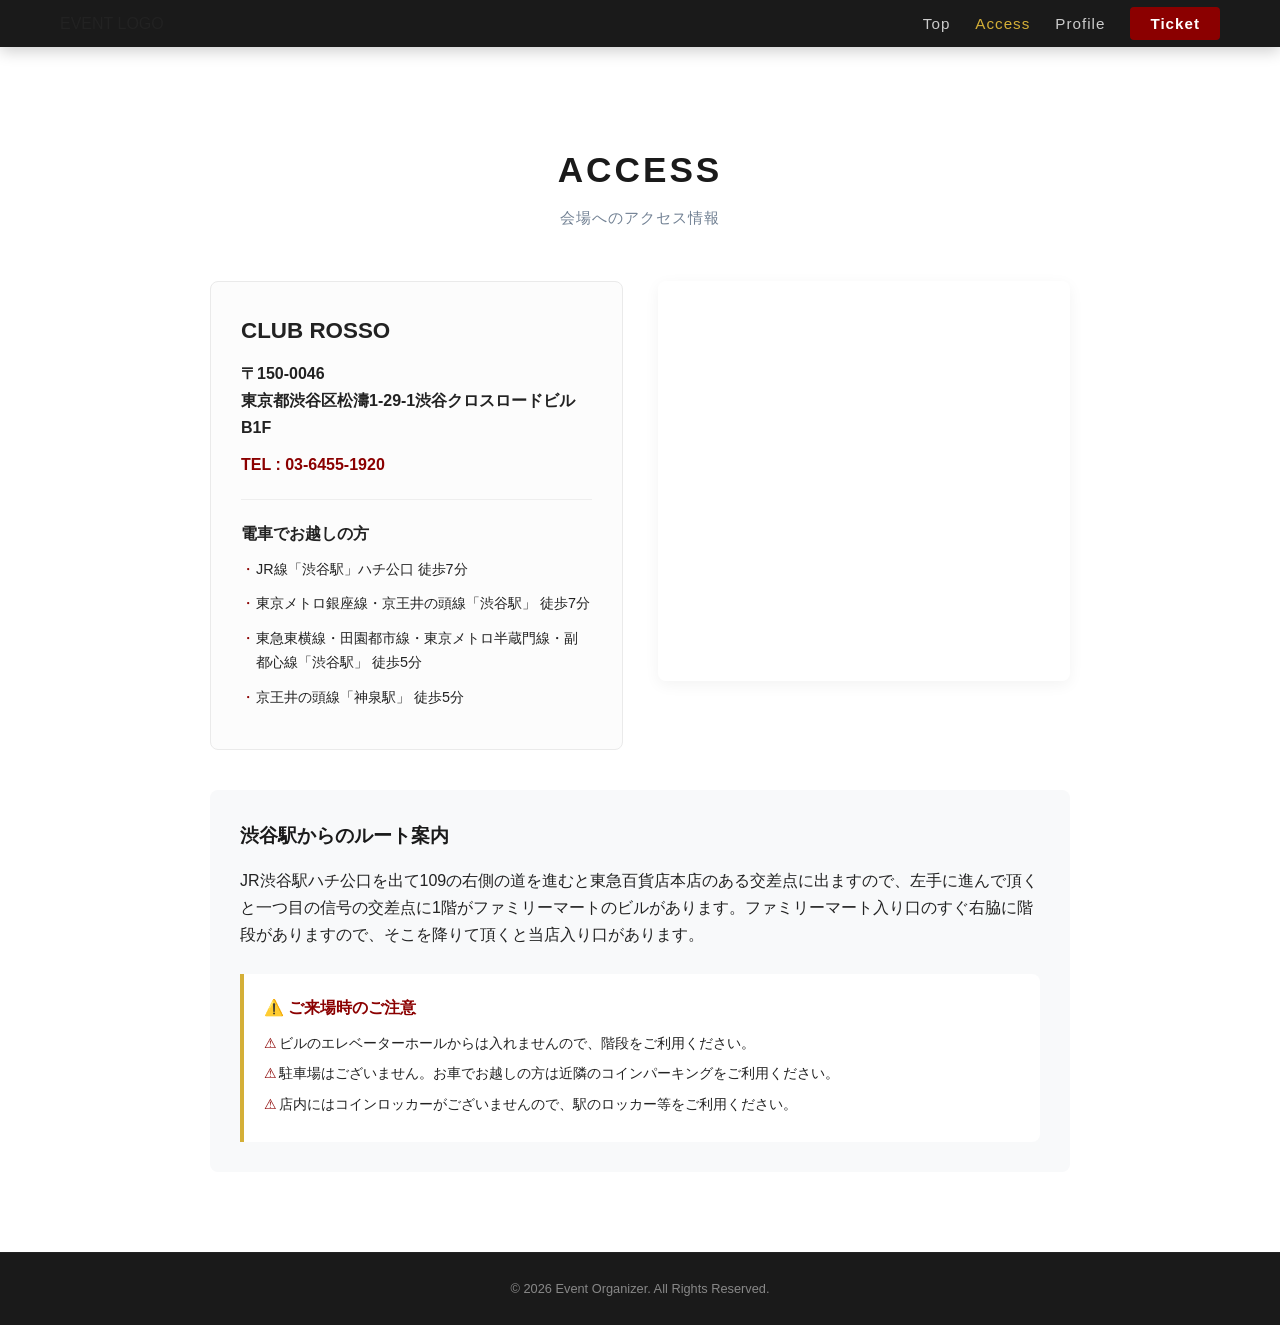
==== access.html @ 8f6bb8b3 "Add files via upload" ====
<!DOCTYPE html>
<html lang="ja">
<head>
    <meta charset="UTF-8">
    <meta name="viewport" content="width=device-width, initial-scale=1.0">
    <title>アクセス - イベント特設サイト</title>
    <link rel="stylesheet" href="style.css">
</head>
<body>

    <!-- ナビゲーションメニュー -->
    <header>
        <nav class="nav-container">
            <div class="logo"><a href="index.html">EVENT LOGO</a></div>
            <ul class="nav-links">
                <li><a href="index.html">Top</a></li>
                <li><a href="access.html" class="active">Access</a></li>
                <li><a href="profile.html">Profile</a></li>
                <li><a href="ticket.html" class="btn-ticket">Ticket</a></li>
            </ul>
        </nav>
    </header>

    <!-- メインコンテンツ -->
    <main class="main-content">
        <h2>ACCESS</h2>
        <p class="subtitle">会場へのアクセス情報</p>

        <div class="access-container">
            <!-- 店舗基本情報 -->
            <div class="access-info">
                <h3>CLUB ROSSO</h3>
                <p class="address">〒150-0046<br>東京都渋谷区松濤1-29-1渋谷クロスロードビルB1F</p>
                <p class="tel">TEL : 03-6455-1920</p>
                
                <hr>

                <h4>電車でお越しの方</h4>
                <ul class="train-list">
                    <li>JR線「渋谷駅」ハチ公口 徒歩7分</li>
                    <li>東京メトロ銀座線・京王井の頭線「渋谷駅」 徒歩7分</li>
                    <li>東急東横線・田園都市線・東京メトロ半蔵門線・副都心線「渋谷駅」 徒歩5分</li>
                    <li>京王井の頭線「神泉駅」 徒歩5分</li>
                </ul>
            </div>

            <!-- Googleマップ（ここに地図が埋め込まれます） -->
            <div class="map-container">
                <!-- 💡 下記のiframeがGoogleマップの埋め込みコードです -->
                <iframe src="https://www.google.com/maps/embed?pb=!1m18!1m12!1m3!1d3241.6738982307525!2d139.69317587635955!3d35.65917413112268!2m3!1f0!2f0!3f0!3m2!1i1024!2i768!4f13.1!3m3!1m2!1s0x60188ca9e2b10a27%3A0x9a868f0cb188ee2!2zQ0xVQiBST1NTTwo!5e0!3m2!1sja!2sjp!4v1719210000000!5m2!1sja!2sjp" width="100%" height="450" style="border:0;" allowfullscreen="" loading="lazy" referrerpolicy="no-referrer-when-downgrade"></iframe>
            </div>
        </div>

        <!-- ルート案内とご注意 -->
        <div class="route-container">
            <h3>渋谷駅からのルート案内</h3>
            <p>JR渋谷駅ハチ公口を出て109の右側の道を進むと東急百貨店本店のある交差点に出ますので、左手に進んで頂くと一つ目の信号の交差点に1階がファミリーマートのビルがあります。ファミリーマート入り口のすぐ右脇に階段がありますので、そこを降りて頂くと当店入り口があります。</p>
            
            <div class="notice-box">
                <h4>⚠️ ご来場時のご注意</h4>
                <ul>
                    <li>ビルのエレベーターホールからは入れませんので、階段をご利用ください。</li>
                    <li>駐車場はございません。お車でお越しの方は近隣のコインパーキングをご利用ください。</li>
                    <li>店内にはコインロッカーがございませんので、駅のロッカー等をご利用ください。</li>
                </ul>
            </div>
        </div>
    </main>

    <footer>
        <p>&copy; 2026 Event Organizer. All Rights Reserved.</p>
    </footer>

</body>
</html>
---- style.css ----
/* ==========================================================================
   1. 全体共通設定
   ========================================================================== */
* {
    margin: 0;
    padding: 0;
    box-sizing: border-box;
    font-family: 'Helvetica Neue', Arial, 'Hiragino Kaku Gothic ProN', 'Hiragino Sans', Meiryo, sans-serif;
}

body {
    color: #222;
    line-height: 1.7;
    background-color: #fff;
}

a {
    text-decoration: none;
    color: inherit;
}

/* ==========================================================================
   2. ヘッダー・ナビゲーション（黒ベース×ゴールド）
   ========================================================================== */
header {
    background-color: #1a1a1a;
    position: fixed;
    width: 100%;
    top: 0;
    left: 0;
    z-index: 100;
    box-shadow: 0 4px 15px rgba(0,0,0,0.2);
}

.nav-container {
    display: flex;
    justify-content: space-between;
    align-items: center;
    max-width: 1200px;
    margin: 0 auto;
    padding: 10px 20px;
}

/* ロゴ画像（logo.jpg）の設定 */
.logo a {
    display: flex;
    align-items: center;
}

.logo-img {
    height: 50px; /* メニューバーに収まる高さ */
    width: auto;
    object-fit: contain;
}

.nav-links {
    display: flex;
    list-style: none;
    align-items: center;
    gap: 25px;
}

.nav-links a {
    font-size: 0.95rem;
    font-weight: 500;
    color: #cccccc;
    transition: color 0.3s;
    letter-spacing: 1px;
}

.nav-links a:hover, 
.nav-links a.active {
    color: #d4af37; /* アクティブ・ホバー時はゴールド */
}

/* チケットボタン（深い赤） */
.nav-links a.btn-ticket {
    background-color: #8b0000;
    color: #fff;
    padding: 8px 20px;
    border-radius: 4px;
    font-weight: bold;
}

.nav-links a.btn-ticket:hover {
    background-color: #a30000;
}

/* ==========================================================================
   3. トップページ専用：背景固定スライダー ＆ スクロール文字エリア
   ========================================================================== */

/* 背景スライダーエリア（画面全体に固定） */
.slider-background {
    position: fixed;
    top: 0;
    left: 0;
    width: 100%;
    height: 100vh;
    z-index: -1; /* 一番奥に配置 */
    overflow: hidden;
    background-color: #111;
}

/* 🌟スライド画像設定（メニューバーに被らないよう、上部に70pxの余白を設けて綺麗に収める） */
.slide {
    position: absolute;
    top: 70px; /* メニューバーの高さ分、画像位置を下げる */
    left: 0;
    width: 100%;
    height: calc(100vh - 70px); /* 画面全体からメニューバーの高さを引いた領域 */
    background-size: contain; /* 画像を画面内に収めて全体を表示 */
    background-repeat: no-repeat;
    background-position: center top; /* 中央・上部を基準に配置 */
    opacity: 0;
    animation: slideAnime 10s infinite;
}

.slide1 { background-image: url('bg1.jpg'); }
.slide2 { background-image: url('bg2.jpg'); animation-delay: 5s; }

@keyframes slideAnime {
    0% { opacity: 0; }
    10% { opacity: 1; }
    45% { opacity: 1; }
    55% { opacity: 0; }
    100% { opacity: 0; }
}

/* 文字エリアをスクロールさせるためのコンテナ */
.hero-scroll-container {
    display: flex;
    justify-content: center;
    align-items: center;
    min-height: 100vh;
    padding: 140px 20px 60px; /* メニューバーに被らないよう上部に十分な余白を確保 */
    box-sizing: border-box;
}

/* 昭和レトロ調：文字看板風の黒コンテナ（透明度 0.45） */
.retro-container {
    background-color: rgba(10, 10, 10, 0.45) !important;
    border: 2px solid #d4af37 !important;
    box-shadow: 0 10px 30px rgba(0, 0, 0, 0.7);
    padding: 50px 40px !important;
    max-width: 800px;
    width: 100%;
    text-align: center;
    border-radius: 8px;
}

/* タイトル：吉沢孝太郎（サイズ: 2.6rem ＋ 2重影） */
.retro-title-main {
    font-family: 'Georgia', 'Times New Roman', 'YuMincho', '遊明朝', serif;
    font-size: 2.6rem !important;
    color: #fff;
    text-shadow: 2px 2px 0px #8b0000, 4px 4px 0px rgba(0,0,0,0.9);
    letter-spacing: 2px;
    margin-bottom: 25px !important;
}

/* サブタイトルエリア */
.retro-title-sub {
    color: #fff;
    line-height: 1.3;
    margin-bottom: 20px;
    font-weight: bold;
}

/* 「元宝塚歌劇団花組男役」：小さくしてメリハリをつける */
.small-prefix {
    display: block;
    font-size: 0.9rem;
    color: #d4af37;
    letter-spacing: 3px;
    margin-bottom: 8px;
    text-shadow: 1px 1px 2px rgba(0,0,0,0.8);
}

/* 主役：「真丘奈央」（タイトルと同じ2.6remへ拡大 ＋ 2重影） */
.retro-star-name {
    font-family: 'Georgia', 'Times New Roman', 'YuMincho', '遊明朝', serif;
    font-size: 2.6rem !important; 
    color: #ffffff !important;
    text-shadow: 2px 2px 0px #8b0000, 4px 4px 0px rgba(0,0,0,0.9);
    letter-spacing: 2px;
    display: inline-block;
    margin: 5px 0;
}

/* 「オンステージ」：艶のある赤文字 */
.onstage-text {
    color: #ff4757;
    font-size: 1.8rem;
    letter-spacing: 4px;
    display: inline-block;
    margin-top: 5px;
    text-shadow: 1px 1px 2px rgba(0,0,0,0.6);
}

/* 日付：すっきりとしたレトロゴールド文字 */
.retro-date-clean {
    font-family: 'Georgia', sans-serif;
    font-size: 1.8rem;
    color: #d4af37;
    font-weight: bold;
    letter-spacing: 2px;
    margin-bottom: 20px;
    text-shadow: 2px 2px 4px rgba(0,0,0,0.8);
}

/* 会場・料金の枠線ボックス */
.retro-venue-box {
    margin-bottom: 35px;
    border-top: 1px solid rgba(212, 175, 55, 0.3);
    border-bottom: 1px solid rgba(212, 175, 55, 0.3);
    padding: 20px 0;
}

.venue-name {
    font-size: 1.4rem;
    font-weight: bold;
    color: #fff;
    letter-spacing: 1px;
}

.venue-address {
    font-size: 0.95rem;
    color: #ccc;
    margin-top: 4px;
}

/* 料金表示（4,500円/人） */
.event-price {
    font-size: 1.2rem;
    font-weight: bold;
    color: #ff4757;
    margin-top: 12px;
    letter-spacing: 1px;
}

/* レトロ調CTAボタン */
.cta-button {
    background-color: #8b0000;
    padding: 12px 35px;
    border-radius: 25px;
    font-weight: bold;
    font-size: 1.1rem;
    color: #fff;
    transition: background 0.3s, transform 0.2s;
    display: inline-block;
}

.cta-button:hover {
    background-color: #a30000;
    transform: translateY(-2px);
}

.retro-btn {
    border: 1px solid #d4af37;
    box-shadow: 0 4px 10px rgba(0,0,0,0.5);
}

/* ==========================================================================
   4. 下層共通レイアウト（Profile, Access, Ticket用）
   ========================================================================== */
.main-content {
    max-width: 900px;
    margin: 140px auto 80px;
    padding: 0 20px;
    min-height: 75vh;
}

.main-content h2 {
    text-align: center;
    font-size: 2.2rem;
    letter-spacing: 3px;
    color: #1a1a1a;
    position: relative;
    margin-bottom: 5px;
}

.subtitle {
    text-align: center;
    color: #718093;
    margin-bottom: 50px;
    font-size: 0.95rem;
    letter-spacing: 1px;
}

/* ==========================================================================
   5. プロフィールページ（縦並びスタイリッシュレイアウト）
   ========================================================================== */
.profile-vertical-list {
    display: flex;
    flex-direction: column;
    gap: 50px;
}

.profile-card-v {
    display: flex;
    gap: 35px;
    align-items: flex-start;
    background: #fcfcfc;
    padding: 35px;
    border-radius: 8px;
    text-align: left;
    border: 1px solid #eaeaea;
    box-shadow: 0 4px 12px rgba(0,0,0,0.03);
}

.profile-img-container-v {
    flex-shrink: 0;
    width: 220px;
}

.profile-img-v {
    width: 100%;
    height: auto;
    border-radius: 6px;
    box-shadow: 0 4px 15px rgba(0,0,0,0.1);
}

.profile-text-v {
    flex-grow: 1;
}

.section-badge {
    display: inline-block;
    font-size: 0.8rem;
    font-weight: bold;
    color: #8b0000;
    margin-bottom: 12px;
    letter-spacing: 1px;
}

.organizer-badge {
    color: #555;
    border-bottom: 1px solid #ccc;
    padding-bottom: 2px;
}

.profile-text-v h3 {
    font-size: 1.5rem;
    color: #111;
    margin-bottom: 5px;
}

.ruby {
    font-size: 0.9rem;
    color: #666;
    font-weight: normal;
    margin-left: 5px;
}

.job-title {
    font-weight: bold;
    color: #8b0000;
    margin-bottom: 15px;
    font-size: 1rem;
}

.bio {
    font-size: 0.95rem;
    margin-bottom: 14px;
    color: #333;
    text-align: justify;
}

.history-link-box {
    margin-top: 25px;
    padding-top: 15px;
    border-top: 1px dashed #ddd;
}

.history-link {
    color: #8b0000;
    font-weight: bold;
    text-decoration: underline;
    font-size: 1rem;
    transition: color 0.3s;
}

.history-link:hover {
    color: #d4af37;
}

/* ==========================================================================
   6. アクセスページ用
   ========================================================================== */
.access-container {
    display: grid;
    grid-template-columns: 1fr 1fr;
    gap: 35px;
    margin-bottom: 40px;
}

.access-info {
    background: #fcfcfc;
    padding: 30px;
    border-radius: 8px;
    border: 1px solid #eaeaea;
}

.access-info h3 {
    font-size: 1.4rem;
    margin-bottom: 10px;
}

.access-info hr {
    border: none;
    border-top: 1px solid #eee;
    margin: 20px 0;
}

.address {
    font-weight: bold;
    margin: 10px 0;
}

.tel {
    color: #8b0000;
    font-weight: bold;
}

.train-list {
    list-style-type: none;
    margin-top: 10px;
}

.train-list li {
    position: relative;
    padding-left: 15px;
    margin-bottom: 10px;
    font-size: 0.9rem;
}

.train-list li::before {
    content: "・";
    position: absolute;
    left: 0;
    color: #8b0000;
}

.map-container {
    width: 100%;
    height: 400px;
    border-radius: 8px;
    overflow: hidden;
    box-shadow: 0 4px 15px rgba(0,0,0,0.05);
}

.route-container {
    background: #f8f9fa;
    padding: 30px;
    border-radius: 8px;
    margin-top: 30px;
}

.route-container h3 {
    margin-bottom: 15px;
    color: #1a1a1a;
}

.notice-box {
    background: #fff;
    border-left: 4px solid #d4af37;
    padding: 20px;
    margin-top: 25px;
    border-radius: 0 8px 8px 0;
}

.notice-box h4 {
    color: #8b0000;
    margin-bottom: 10px;
}

.notice-box ul {
    list-style-type: none;
}

.notice-box li {
    font-size: 0.9rem;
    margin-bottom: 6px;
    position: relative;
    padding-left: 15px;
}

.notice-box li::before {
    content: "⚠";
    position: absolute;
    left: 0;
    color: #8b0000;
}

/* ==========================================================================
   7. チケット申込フォーム用
   ========================================================================== */
.ticket-form-container {
    max-width: 600px;
    margin: 0 auto;
    background: #fcfcfc;
    padding: 40px;
    border-radius: 8px;
    border: 1px solid #eaeaea;
    box-shadow: 0 4px 15px rgba(0,0,0,0.05);
}

.form-group {
    margin-bottom: 25px;
    text-align: left;
}

.form-group label {
    display: block;
    font-weight: bold;
    margin-bottom: 8px;
    color: #1a1a1a;
    font-size: 0.95rem;
}

.required {
    background: #8b0000;
    color: #fff;
    font-size: 0.75rem;
    padding: 2px 6px;
    border-radius: 3px;
    margin-left: 8px;
    vertical-align: middle;
}

.form-group input[type="text"],
.form-group input[type="email"],
.form-group input[type="tel"],
.form-group select,
.form-group textarea {
    width: 100%;
    padding: 12px;
    border: 1px solid #ccc;
    border-radius: 4px;
    font-size: 1rem;
    background: #fff;
    transition: border-color 0.3s;
}

.form-group input:focus,
.form-group select:focus,
.form-group textarea:focus {
    outline: none;
    border-color: #8b0000;
}

.submit-button {
    width: 100%;
    background-color: #8b0000;
    color: #fff;
    border: none;
    padding: 14px;
    font-size: 1.1rem;
    font-weight: bold;
    border-radius: 30px;
    cursor: pointer;
    transition: background 0.3s;
}

.submit-button:hover {
    background-color: #a30000;
}

.success-message {
    text-align: center;
    padding: 20px 0;
}

.success-message h3 {
    color: #2ed573;
    font-size: 1.5rem;
    margin-bottom: 15px;
}

/* ==========================================================================
   8. フッター
   ========================================================================== */
footer {
    background-color: #1a1a1a;
    color: #888;
    text-align: center;
    padding: 25px;
    font-size: 0.8rem;
    border-top: 1px solid #222;
}

/* ==========================================================================
   9. スマートフォン対応レスポンシブ調整 (タブレット・スマホ)
   ========================================================================== */
@media (max-width: 768px) {
    .nav-container {
        flex-direction: column;
        gap: 12px;
        padding: 15px 10px;
    }
    .nav-links {
        gap: 15px;
    }
    
    /* トップページ用スマホ調整 */
    .hero-scroll-container {
        padding-top: 190px; /* スマホはメニューが広がるため、上部余白をさらに確保 */
    }
    .retro-title-main, 
    .retro-star-name {
        font-size: 1.8rem !important; /* スマホでもはみ出さないサイズに縮小 */
    }
    .onstage-text {
        font-size: 1.4rem;
    }
    .retro-date-clean {
        font-size: 1.4rem;
    }
    
    /* 下層ページ用スマホ調整 */
    .main-content {
        margin-top: 190px;
    }
    .profile-card-v {
        flex-direction: column;
        align-items: center;
        padding: 25px;
    }
    .profile-img-container-v {
        width: 100%;
        max-width: 200px;
    }
    .access-container {
        grid-template-columns: 1fr;
    }
}/* ==========================================================================
   10. 簡易パスワード保護画面のスタイル
   ========================================================================== */
/* ロック時はスクロールを禁止にする */
body.password-locked {
    overflow: hidden !important;
    height: 100vh;
}

/* ロック時の背景（コンテンツを完全に見えなくする） */
#password-overlay {
    position: fixed;
    top: 0;
    left: 0;
    width: 100%;
    height: 100vh;
    background-color: #111111; /* 高級感のある純黒 */
    z-index: 9999; /* 最前面に表示 */
    display: flex;
    justify-content: center;
    align-items: center;
    padding: 20px;
}

/* パスワード入力ボックス */
.password-box {
    background-color: #1a1a1a;
    border: 2px solid #d4af37; /* ゴールドの枠線 */
    padding: 40px 30px;
    border-radius: 8px;
    max-width: 500px;
    width: 100%;
    text-align: center;
    box-shadow: 0 10px 30px rgba(0,0,0,0.5);
}

.password-box h2 {
    font-family: 'Georgia', serif;
    color: #d4af37;
    font-size: 2rem;
    letter-spacing: 4px;
    margin-bottom: 20px;
}

.pass-msg {
    color: #cccccc;
    font-size: 0.95rem;
    line-height: 1.6;
    margin-bottom: 30px;
}

/* 入力フォームエリア */
.pass-form {
    display: flex;
    gap: 10px;
    justify-content: center;
}

#password-input {
    width: 60%;
    padding: 12px;
    border: 1px solid #555;
    background-color: #222;
    color: #fff;
    font-size: 1rem;
    border-radius: 4px;
    letter-spacing: 2px;
}

#password-input:focus {
    outline: none;
    border-color: #d4af37;
}

.password-box button {
    background-color: #8b0000; /* テーマカラーの深い赤 */
    color: #fff;
    border: 1px solid #d4af37;
    padding: 0 25px;
    font-size: 1rem;
    font-weight: bold;
    border-radius: 4px;
    cursor: pointer;
    transition: background 0.3s;
}

.password-box button:hover {
    background-color: #a30000;
}

/* スマホ用調整 */
@media (max-width: 480px) {
    .pass-form {
        flex-direction: column;
        gap: 15px;
    }
    #password-input {
        width: 100%;
    }
    .password-box button {
        padding: 12px;
    }
}
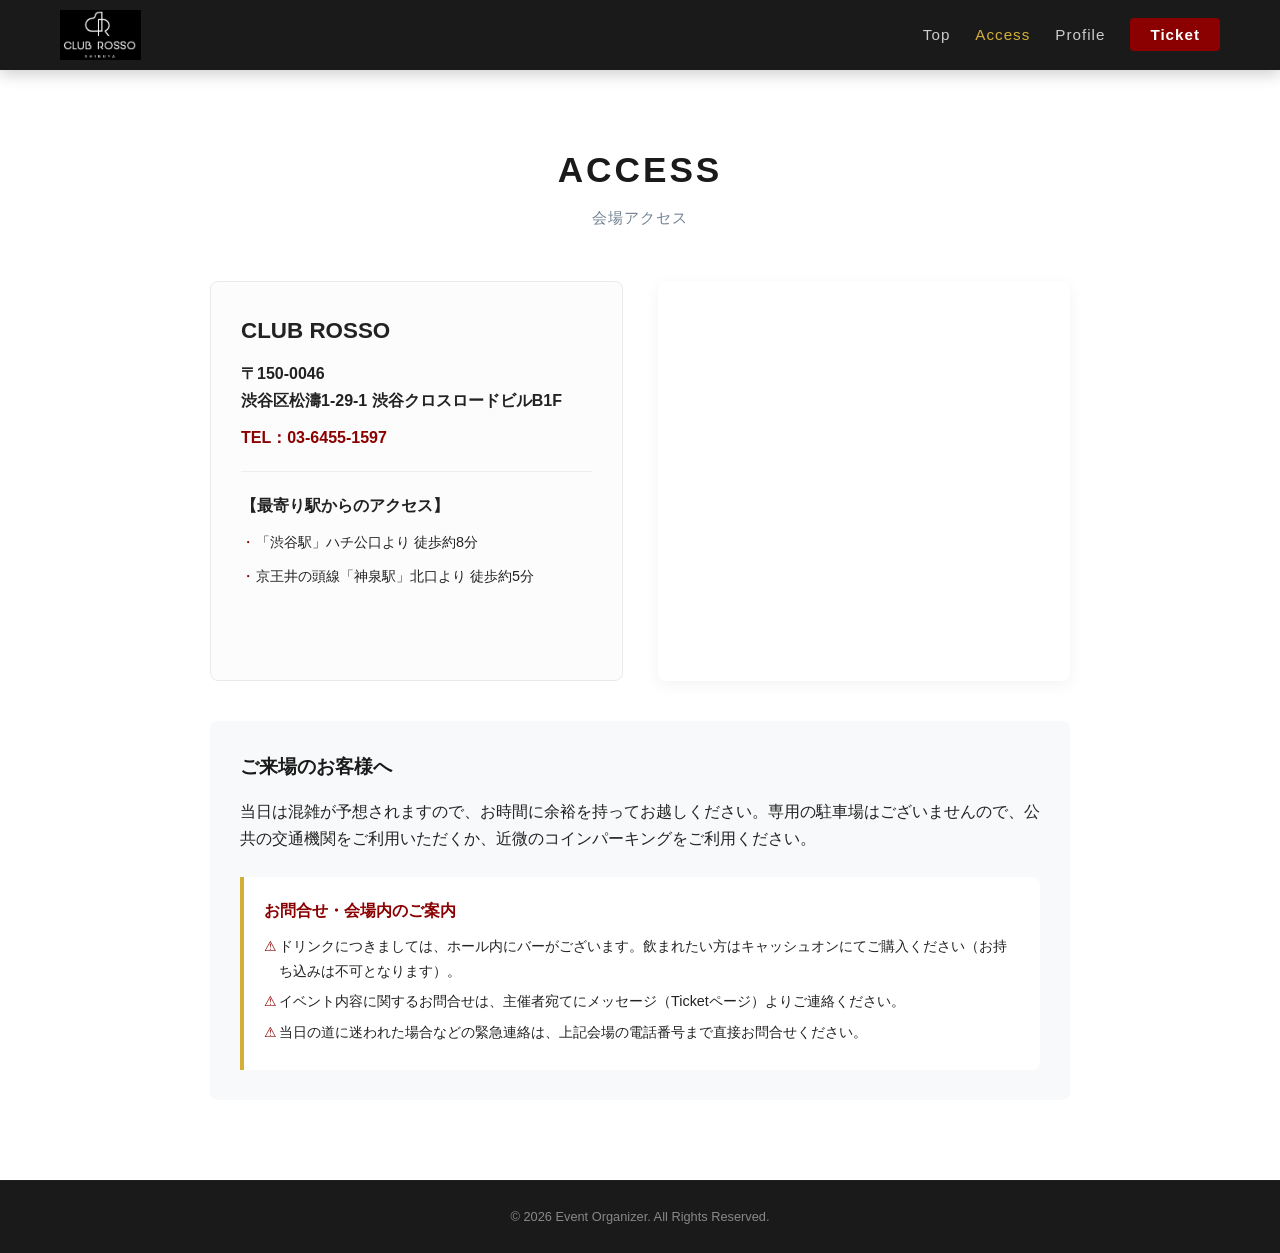
==== commit 719fde13: "Add files via upload" ====
--- a/access.html
+++ b/access.html
@@ -3,15 +3,19 @@
 <head>
     <meta charset="UTF-8">
     <meta name="viewport" content="width=device-width, initial-scale=1.0">
-    <title>アクセス - イベント特設サイト</title>
+    <title>Access - 吉沢孝太郎"祝還暦"イベント</title>
+    <meta name="robots" content="noindex, nofollow">
     <link rel="stylesheet" href="style.css">
 </head>
 <body>
 
-    <!-- ナビゲーションメニュー -->
     <header>
         <nav class="nav-container">
-            <div class="logo"><a href="index.html">EVENT LOGO</a></div>
+            <div class="logo">
+                <a href="index.html">
+                    <img src="logo.jpg" alt="Celebrating 60th Birthday" class="logo-img">
+                </a>
+            </div>
             <ul class="nav-links">
                 <li><a href="index.html">Top</a></li>
                 <li><a href="access.html" class="active">Access</a></li>
@@ -21,54 +25,47 @@
         </nav>
     </header>
 
-    <!-- メインコンテンツ -->
     <main class="main-content">
         <h2>ACCESS</h2>
-        <p class="subtitle">会場へのアクセス情報</p>
+        <p class="subtitle">会場アクセス</p>
 
         <div class="access-container">
-            <!-- 店舗基本情報 -->
             <div class="access-info">
                 <h3>CLUB ROSSO</h3>
-                <p class="address">〒150-0046<br>東京都渋谷区松濤1-29-1渋谷クロスロードビルB1F</p>
-                <p class="tel">TEL : 03-6455-1920</p>
+                <p class="address">〒150-0046<br>渋谷区松濤1-29-1 渋谷クロスロードビルB1F</p>
+                <p class="tel">TEL：03-6455-1597</p>
                 
                 <hr>
-
-                <h4>電車でお越しの方</h4>
+                
+                <h4>【最寄り駅からのアクセス】</h4>
                 <ul class="train-list">
-                    <li>JR線「渋谷駅」ハチ公口 徒歩7分</li>
-                    <li>東京メトロ銀座線・京王井の頭線「渋谷駅」 徒歩7分</li>
-                    <li>東急東横線・田園都市線・東京メトロ半蔵門線・副都心線「渋谷駅」 徒歩5分</li>
-                    <li>京王井の頭線「神泉駅」 徒歩5分</li>
+                    <li>「渋谷駅」ハチ公口より 徒歩約8分</li>
+                    <li>京王井の頭線「神泉駅」北口より 徒歩約5分</li>
                 </ul>
             </div>
 
-            <!-- Googleマップ（ここに地図が埋め込まれます） -->
             <div class="map-container">
-                <!-- 💡 下記のiframeがGoogleマップの埋め込みコードです -->
-                <iframe src="https://www.google.com/maps/embed?pb=!1m18!1m12!1m3!1d3241.6738982307525!2d139.69317587635955!3d35.65917413112268!2m3!1f0!2f0!3f0!3m2!1i1024!2i768!4f13.1!3m3!1m2!1s0x60188ca9e2b10a27%3A0x9a868f0cb188ee2!2zQ0xVQiBST1NTTwo!5e0!3m2!1sja!2sjp!4v1719210000000!5m2!1sja!2sjp" width="100%" height="450" style="border:0;" allowfullscreen="" loading="lazy" referrerpolicy="no-referrer-when-downgrade"></iframe>
+                <iframe src="https://www.google.com/maps/embed?pb=!1m18!1m12!1m3!1d3241.674846726207!2d139.69247857639535!3d35.65913983113941!2m3!1f0!2f0!3f0!3m2!1i1024!2i768!4f13.1!3m3!1m2!1s0x60188ca9e20a39df%3A0x7d6b38c222ff4efb!2zQ0xVQiBST1NTTw!5e0!3m2!1sja!2sjp!4v1710000000000!5m2!1sja!2sjp" width="100%" height="100%" style="border:0;" allowfullscreen="" loading="lazy" referrerpolicy="no-referrer-when-downgrade"></iframe>
             </div>
         </div>
 
-        <!-- ルート案内とご注意 -->
         <div class="route-container">
-            <h3>渋谷駅からのルート案内</h3>
-            <p>JR渋谷駅ハチ公口を出て109の右側の道を進むと東急百貨店本店のある交差点に出ますので、左手に進んで頂くと一つ目の信号の交差点に1階がファミリーマートのビルがあります。ファミリーマート入り口のすぐ右脇に階段がありますので、そこを降りて頂くと当店入り口があります。</p>
+            <h3>ご来場のお客様へ</h3>
+            <p>当日は混雑が予想されますので、お時間に余裕を持ってお越しください。専用の駐車場はございませんので、公共の交通機関をご利用いただくか、近微のコインパーキングをご利用ください。</p>
             
             <div class="notice-box">
-                <h4>⚠️ ご来場時のご注意</h4>
+                <h4>お問合せ・会場内のご案内</h4>
                 <ul>
-                    <li>ビルのエレベーターホールからは入れませんので、階段をご利用ください。</li>
-                    <li>駐車場はございません。お車でお越しの方は近隣のコインパーキングをご利用ください。</li>
-                    <li>店内にはコインロッカーがございませんので、駅のロッカー等をご利用ください。</li>
+                    <li>ドリンクにつきましては、ホール内にバーがございます。飲まれたい方はキャッシュオンにてご購入ください（お持ち込みは不可となります）。</li>
+                    <li>イベント内容に関するお問合せは、主催者宛てにメッセージ（Ticketページ）よりご連絡ください。</li>
+                    <li>当日の道に迷われた場合などの緊急連絡は、上記会場の電話番号まで直接お問合せください。</li>
                 </ul>
             </div>
         </div>
     </main>
 
     <footer>
-        <p>&copy; 2026 Event Organizer. All Rights Reserved.</p>
+        <p>© 2026 Event Organizer. All Rights Reserved.</p>
     </footer>
 
 </body>
--- a/style.css
+++ b/style.css
@@ -102,7 +102,7 @@
     background-color: #111;
 }
 
-/* 🌟スライド画像設定（メニューバーに被らないよう、上部に70pxの余白を設けて綺麗に収める） */
+/* 🌟スライド画像設定（PC用の基本設定） */
 .slide {
     position: absolute;
     top: 70px; /* メニューバーの高さ分、画像位置を下げる */
@@ -111,19 +111,31 @@
     height: calc(100vh - 70px); /* 画面全体からメニューバーの高さを引いた領域 */
     background-size: contain; /* 画像を画面内に収めて全体を表示 */
     background-repeat: no-repeat;
-    background-position: center top; /* 中央・上部を基準に配置 */
+    background-position: center top; /* PCは中央・上部を基準に配置 */
     opacity: 0;
     animation: slideAnime 10s infinite;
-}
-
-.slide1 { background-image: url('bg1.jpg'); }
-.slide2 { background-image: url('bg2.jpg'); animation-delay: 5s; }
+    
+    /* スマホ描画バグ対策 */
+    -webkit-backface-visibility: hidden;
+    backface-visibility: hidden;
+    transform: translate3d(0, 0, 0);
+    -webkit-transform: translate3d(0, 0, 0);
+}
+
+.slide1 { 
+    background-image: url('bg1.jpg'); 
+}
+
+.slide2 { 
+    background-image: url('bg2.jpg'); 
+    animation-delay: 5s; 
+}
 
 @keyframes slideAnime {
     0% { opacity: 0; }
-    10% { opacity: 1; }
+    5% { opacity: 1; }
     45% { opacity: 1; }
-    55% { opacity: 0; }
+    50% { opacity: 0; }
     100% { opacity: 0; }
 }
 
@@ -603,6 +615,11 @@
         gap: 15px;
     }
     
+    /* 💡 スマホの時だけ背景スライダー画像を中央基準（center center）にして見切れを防ぐ */
+    .slide {
+        background-position: center center !important;
+    }
+    
     /* トップページ用スマホ調整 */
     .hero-scroll-container {
         padding-top: 190px; /* スマホはメニューが広がるため、上部余白をさらに確保 */
@@ -634,7 +651,9 @@
     .access-container {
         grid-template-columns: 1fr;
     }
-}/* ==========================================================================
+}
+
+/* ==========================================================================
    10. 簡易パスワード保護画面のスタイル
    ========================================================================== */
 /* ロック時はスクロールを禁止にする */
@@ -651,11 +670,22 @@
     width: 100%;
     height: 100vh;
     background-color: #111111; /* 高級感のある純黒 */
-    z-index: 9999; /* 最前面に表示 */
+    z-index: 99999; /* 最前面に表示 */
     display: flex;
     justify-content: center;
     align-items: center;
     padding: 20px;
+    opacity: 1;
+    visibility: visible;
+    transition: opacity 0.3s ease;
+}
+
+/* パスワード解除後に黒い画面の残像を完全に消し去る設定 */
+body:not(.password-locked) #password-overlay {
+    display: none !important;
+    opacity: 0 !important;
+    visibility: hidden !important;
+    z-index: -99999 !important;
 }
 
 /* パスワード入力ボックス */
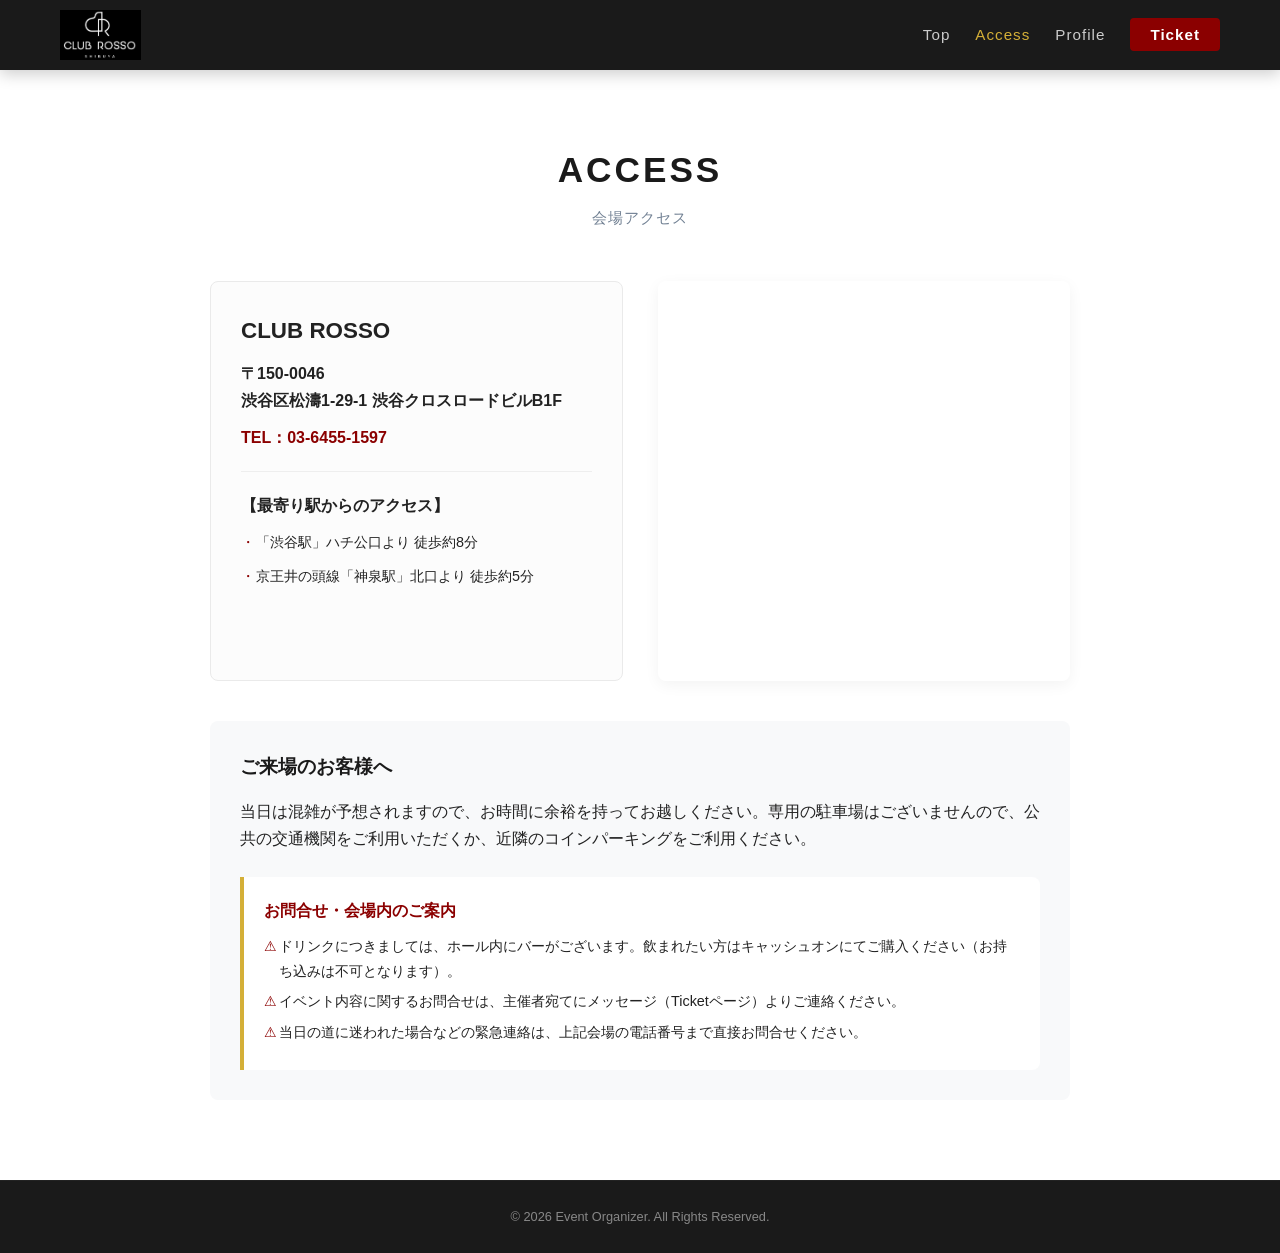
==== commit 04c5eb0e: "Add files via upload" ====
--- a/access.html
+++ b/access.html
@@ -9,6 +9,7 @@
 </head>
 <body>
 
+    <!-- ナビゲーションメニュー -->
     <header>
         <nav class="nav-container">
             <div class="logo">
@@ -25,11 +26,13 @@
         </nav>
     </header>
 
+    <!-- メインコンテンツエリア -->
     <main class="main-content">
         <h2>ACCESS</h2>
         <p class="subtitle">会場アクセス</p>
 
         <div class="access-container">
+            <!-- 左側：会場情報 -->
             <div class="access-info">
                 <h3>CLUB ROSSO</h3>
                 <p class="address">〒150-0046<br>渋谷区松濤1-29-1 渋谷クロスロードビルB1F</p>
@@ -44,14 +47,17 @@
                 </ul>
             </div>
 
+            <!-- 右側：Googleマップ埋め込みエリア -->
             <div class="map-container">
-                <iframe src="https://www.google.com/maps/embed?pb=!1m18!1m12!1m3!1d3241.674846726207!2d139.69247857639535!3d35.65913983113941!2m3!1f0!2f0!3f0!3m2!1i1024!2i768!4f13.1!3m3!1m2!1s0x60188ca9e20a39df%3A0x7d6b38c222ff4efb!2zQ0xVQiBST1NTTw!5e0!3m2!1sja!2sjp!4v1710000000000!5m2!1sja!2sjp" width="100%" height="100%" style="border:0;" allowfullscreen="" loading="lazy" referrerpolicy="no-referrer-when-downgrade"></iframe>
+                <!-- 💡 いただいたCLUB ROSSOの正確なピン留めコードに差し替えました（枠に合わせて幅・高さは自動調整にしています） -->
+                <iframe src="https://www.google.com/maps/embed?pb=!1m18!1m12!1m3!1d6483.37309814982!2d139.69269427388502!3d35.660093631137954!2m3!1f0!2f0!3f0!3m2!1i1024!2i768!4f13.1!3m3!1m2!1s0x60188d4b72e26a4f%3A0xf6f6231bedd68df1!2sCLUB%20ROSSO!5e0!3m2!1sen!2sjp!4v1782381395700!5m2!1sen!2sjp" width="100%" height="100%" style="border:0;" allowfullscreen="" loading="lazy" referrerpolicy="strict-origin-when-cross-origin"></iframe>
             </div>
         </div>
 
+        <!-- 注意事項など -->
         <div class="route-container">
             <h3>ご来場のお客様へ</h3>
-            <p>当日は混雑が予想されますので、お時間に余裕を持ってお越しください。専用の駐車場はございませんので、公共の交通機関をご利用いただくか、近微のコインパーキングをご利用ください。</p>
+            <p>当日は混雑が予想されますので、お時間に余裕を持ってお越しください。専用の駐車場はございませんので、公共の交通機関をご利用いただくか、近隣のコインパーキングをご利用ください。</p>
             
             <div class="notice-box">
                 <h4>お問合せ・会場内のご案内</h4>
@@ -65,7 +71,7 @@
     </main>
 
     <footer>
-        <p>© 2026 Event Organizer. All Rights Reserved.</p>
+        <p>&copy; 2026 Event Organizer. All Rights Reserved.</p>
     </footer>
 
 </body>
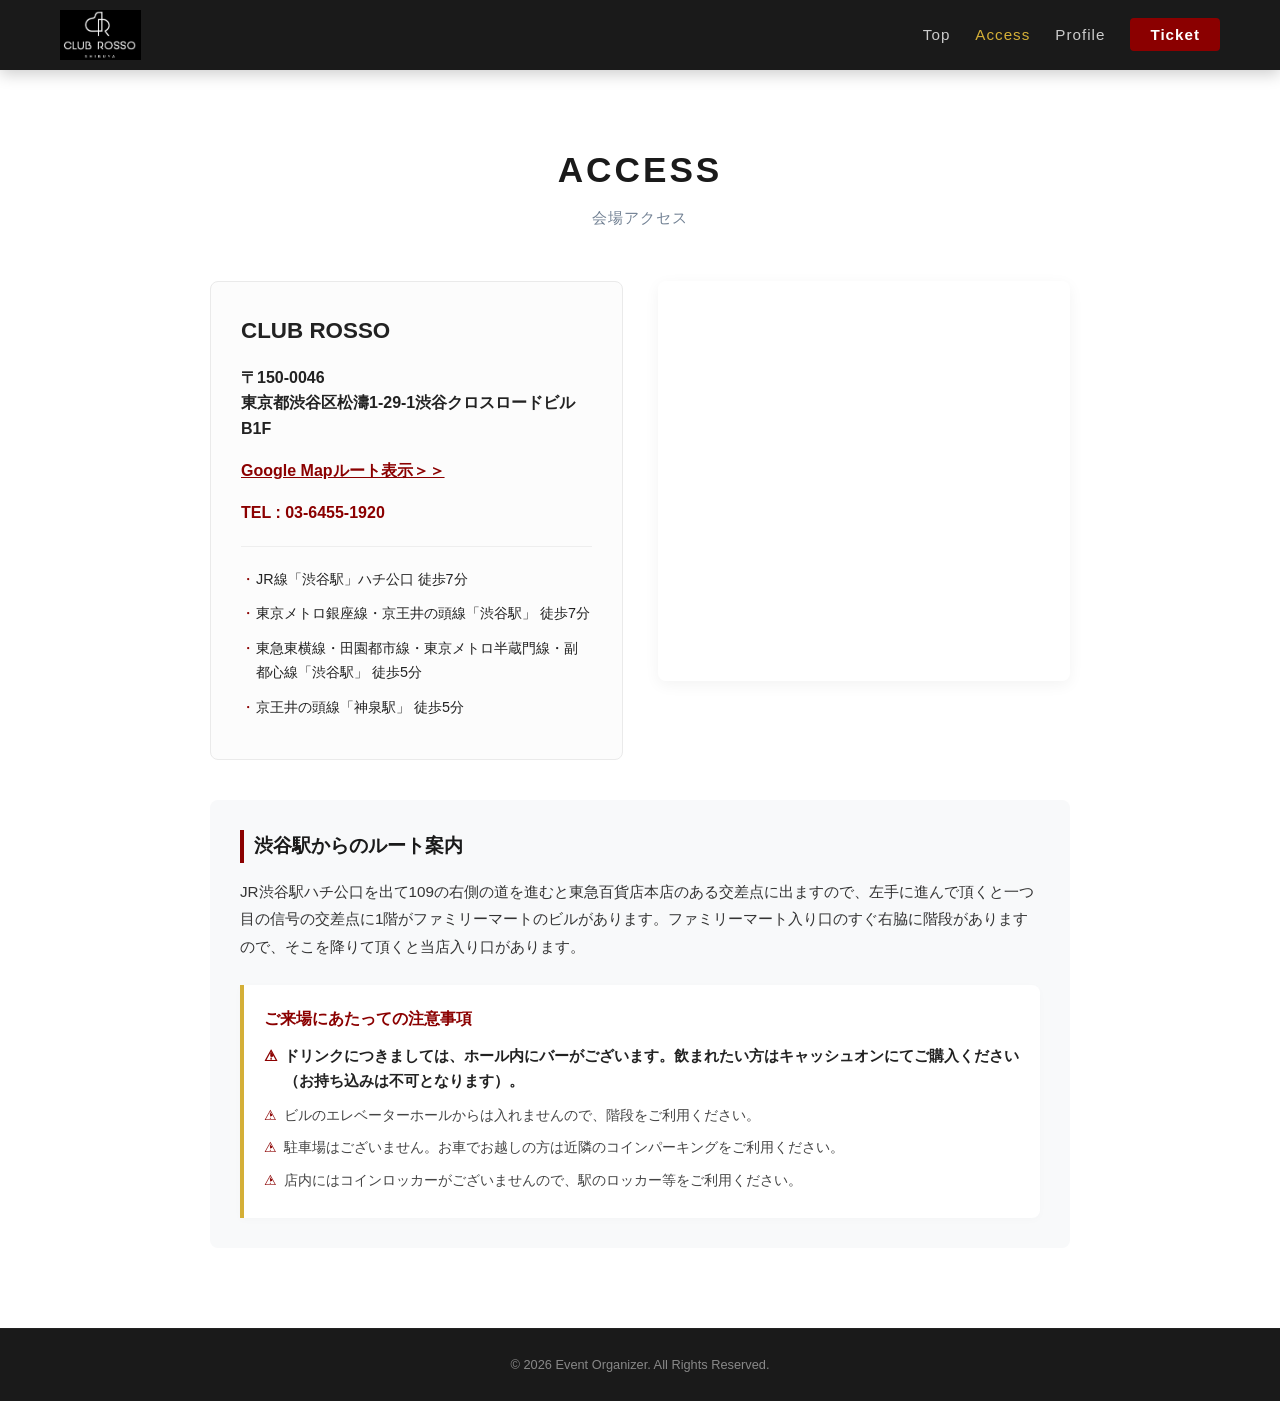
==== commit 88d9b89e: "Add files via upload" ====
--- a/access.html
+++ b/access.html
@@ -9,7 +9,6 @@
 </head>
 <body>
 
-    <!-- ナビゲーションメニュー -->
     <header>
         <nav class="nav-container">
             <div class="logo">
@@ -26,52 +25,65 @@
         </nav>
     </header>
 
-    <!-- メインコンテンツエリア -->
     <main class="main-content">
         <h2>ACCESS</h2>
         <p class="subtitle">会場アクセス</p>
 
         <div class="access-container">
-            <!-- 左側：会場情報 -->
             <div class="access-info">
                 <h3>CLUB ROSSO</h3>
-                <p class="address">〒150-0046<br>渋谷区松濤1-29-1 渋谷クロスロードビルB1F</p>
-                <p class="tel">TEL：03-6455-1597</p>
+                <p class="address" style="margin: 15px 0; line-height: 1.6;">
+                    〒150-0046<br>
+                    東京都渋谷区松濤1-29-1渋谷クロスロードビルB1F
+                </p>
+                <p style="margin-bottom: 15px;">
+                    <a href="https://maps.google.com/?q=CLUB+ROSSO" target="_blank" style="color: #8b0000; font-weight: bold; text-decoration: underline;">Google Mapルート表示＞＞</a>
+                </p>
+                <p class="tel">TEL : 03-6455-1920</p>
                 
                 <hr>
                 
-                <h4>【最寄り駅からのアクセス】</h4>
-                <ul class="train-list">
-                    <li>「渋谷駅」ハチ公口より 徒歩約8分</li>
-                    <li>京王井の頭線「神泉駅」北口より 徒歩約5分</li>
+                <ul class="train-list" style="margin-top: 15px;">
+                    <li>JR線「渋谷駅」ハチ公口 徒歩7分</li>
+                    <li>東京メトロ銀座線・京王井の頭線「渋谷駅」 徒歩7分</li>
+                    <li>東急東横線・田園都市線・東京メトロ半蔵門線・副都心線「渋谷駅」 徒歩5分</li>
+                    <li>京王井の頭線「神泉駅」 徒歩5分</li>
                 </ul>
             </div>
 
-            <!-- 右側：Googleマップ埋め込みエリア -->
             <div class="map-container">
-                <!-- 💡 いただいたCLUB ROSSOの正確なピン留めコードに差し替えました（枠に合わせて幅・高さは自動調整にしています） -->
                 <iframe src="https://www.google.com/maps/embed?pb=!1m18!1m12!1m3!1d6483.37309814982!2d139.69269427388502!3d35.660093631137954!2m3!1f0!2f0!3f0!3m2!1i1024!2i768!4f13.1!3m3!1m2!1s0x60188d4b72e26a4f%3A0xf6f6231bedd68df1!2sCLUB%20ROSSO!5e0!3m2!1sen!2sjp!4v1782381395700!5m2!1sen!2sjp" width="100%" height="100%" style="border:0;" allowfullscreen="" loading="lazy" referrerpolicy="strict-origin-when-cross-origin"></iframe>
             </div>
         </div>
 
-        <!-- 注意事項など -->
-        <div class="route-container">
-            <h3>ご来場のお客様へ</h3>
-            <p>当日は混雑が予想されますので、お時間に余裕を持ってお越しください。専用の駐車場はございませんので、公共の交通機関をご利用いただくか、近隣のコインパーキングをご利用ください。</p>
+        <div class="route-container" style="text-align: left; background: #f8f9fa; padding: 30px; border-radius: 8px; margin-top: 30px;">
+            <h3 style="font-size: 1.2rem; color: #1a1a1a; margin-bottom: 15px; border-left: 4px solid #8b0000; padding-left: 10px;">渋谷駅からのルート案内</h3>
+            <p style="font-size: 0.95rem; line-height: 1.8; color: #333; margin-bottom: 25px;">
+                JR渋谷駅ハチ公口を出て109の右側の道を進むと東急百貨店本店のある交差点に出ますので、左手に進んで頂くと一つ目の信号の交差点に1階がファミリーマートのビルがあります。ファミリーマート入り口のすぐ右脇に階段がありますので、そこを降りて頂くと当店入り口があります。
+            </p>
             
-            <div class="notice-box">
-                <h4>お問合せ・会場内のご案内</h4>
-                <ul>
-                    <li>ドリンクにつきましては、ホール内にバーがございます。飲まれたい方はキャッシュオンにてご購入ください（お持ち込みは不可となります）。</li>
-                    <li>イベント内容に関するお問合せは、主催者宛てにメッセージ（Ticketページ）よりご連絡ください。</li>
-                    <li>当日の道に迷われた場合などの緊急連絡は、上記会場の電話番号まで直接お問合せください。</li>
+            <div class="notice-box" style="background: #fff; border-left: 4px solid #d4af37; padding: 20px; border-radius: 0 8px 8px 0; box-shadow: 0 2px 8px rgba(0,0,0,0.02);">
+                <h4 style="color: #8b0000; margin-bottom: 12px; font-size: 1rem;">ご来場にあたっての注意事項</h4>
+                <ul style="list-style: none; padding: 0; margin: 0;">
+                    <li style="font-size: 0.95rem; margin-bottom: 10px; position: relative; padding-left: 20px; line-height: 1.6; color: #222; font-weight: bold;">
+                        <span style="position: absolute; left: 0; color: #8b0000;">・</span>ドリンクにつきましては、ホール内にバーがございます。飲まれたい方はキャッシュオンにてご購入ください（お持ち込みは不可となります）。
+                    </li>
+                    <li style="font-size: 0.9rem; margin-bottom: 8px; position: relative; padding-left: 20px; color: #444;">
+                        <span style="position: absolute; left: 0; color: #8b0000;">・</span>ビルのエレベーターホールからは入れませんので、階段をご利用ください。
+                    </li>
+                    <li style="font-size: 0.9rem; margin-bottom: 8px; position: relative; padding-left: 20px; color: #444;">
+                        <span style="position: absolute; left: 0; color: #8b0000;">・</span>駐車場はございません。お車でお越しの方は近隣のコインパーキングをご利用ください。
+                    </li>
+                    <li style="font-size: 0.9rem; position: relative; padding-left: 20px; color: #444;">
+                        <span style="position: absolute; left: 0; color: #8b0000;">・</span>店内にはコインロッカーがございませんので、駅のロッカー等をご利用ください。
+                    </li>
                 </ul>
             </div>
         </div>
     </main>
 
     <footer>
-        <p>&copy; 2026 Event Organizer. All Rights Reserved.</p>
+        <p>© 2026 Event Organizer. All Rights Reserved.</p>
     </footer>
 
 </body>
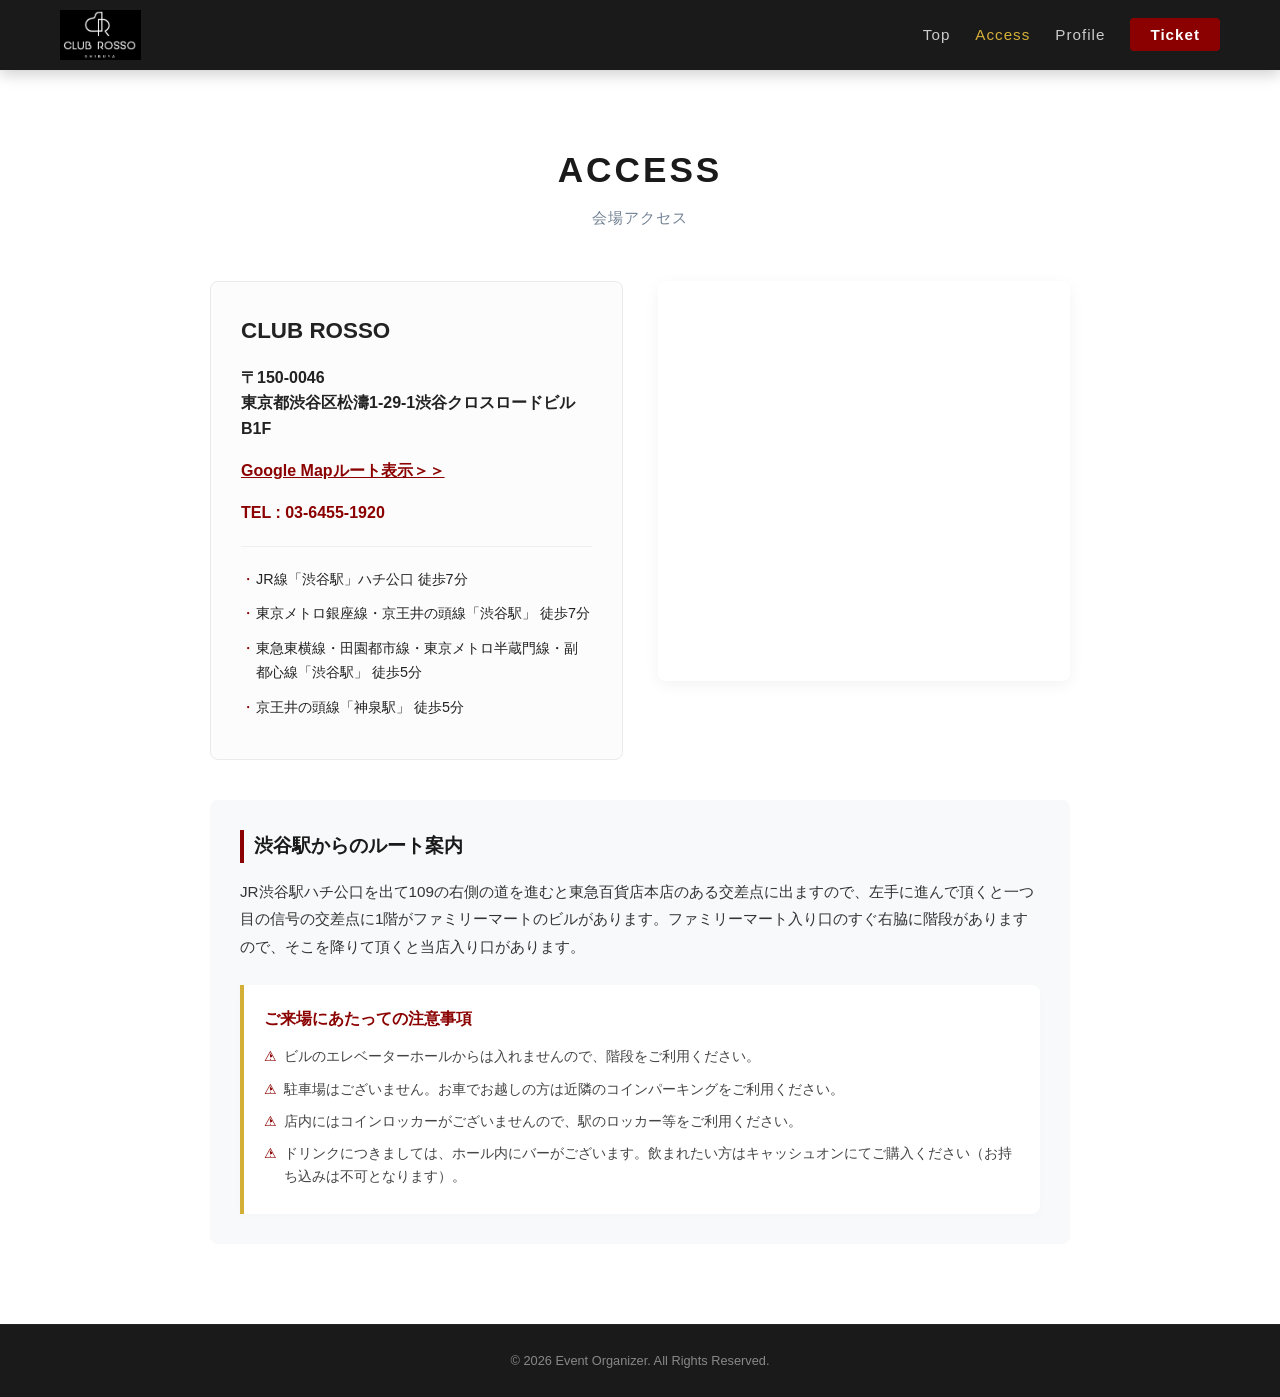
==== commit dc2f443b: "Add files via upload" ====
--- a/access.html
+++ b/access.html
@@ -9,6 +9,7 @@
 </head>
 <body>
 
+    <!-- ナビゲーションメニュー -->
     <header>
         <nav class="nav-container">
             <div class="logo">
@@ -25,11 +26,13 @@
         </nav>
     </header>
 
+    <!-- メインコンテンツエリア -->
     <main class="main-content">
         <h2>ACCESS</h2>
         <p class="subtitle">会場アクセス</p>
 
         <div class="access-container">
+            <!-- 左側：会場情報 -->
             <div class="access-info">
                 <h3>CLUB ROSSO</h3>
                 <p class="address" style="margin: 15px 0; line-height: 1.6;">
@@ -51,11 +54,13 @@
                 </ul>
             </div>
 
+            <!-- 右側：Googleマップ埋め込みエリア -->
             <div class="map-container">
                 <iframe src="https://www.google.com/maps/embed?pb=!1m18!1m12!1m3!1d6483.37309814982!2d139.69269427388502!3d35.660093631137954!2m3!1f0!2f0!3f0!3m2!1i1024!2i768!4f13.1!3m3!1m2!1s0x60188d4b72e26a4f%3A0xf6f6231bedd68df1!2sCLUB%20ROSSO!5e0!3m2!1sen!2sjp!4v1782381395700!5m2!1sen!2sjp" width="100%" height="100%" style="border:0;" allowfullscreen="" loading="lazy" referrerpolicy="strict-origin-when-cross-origin"></iframe>
             </div>
         </div>
 
+        <!-- ルート案内および注意書き -->
         <div class="route-container" style="text-align: left; background: #f8f9fa; padding: 30px; border-radius: 8px; margin-top: 30px;">
             <h3 style="font-size: 1.2rem; color: #1a1a1a; margin-bottom: 15px; border-left: 4px solid #8b0000; padding-left: 10px;">渋谷駅からのルート案内</h3>
             <p style="font-size: 0.95rem; line-height: 1.8; color: #333; margin-bottom: 25px;">
@@ -65,17 +70,18 @@
             <div class="notice-box" style="background: #fff; border-left: 4px solid #d4af37; padding: 20px; border-radius: 0 8px 8px 0; box-shadow: 0 2px 8px rgba(0,0,0,0.02);">
                 <h4 style="color: #8b0000; margin-bottom: 12px; font-size: 1rem;">ご来場にあたっての注意事項</h4>
                 <ul style="list-style: none; padding: 0; margin: 0;">
-                    <li style="font-size: 0.95rem; margin-bottom: 10px; position: relative; padding-left: 20px; line-height: 1.6; color: #222; font-weight: bold;">
-                        <span style="position: absolute; left: 0; color: #8b0000;">・</span>ドリンクにつきましては、ホール内にバーがございます。飲まれたい方はキャッシュオンにてご購入ください（お持ち込みは不可となります）。
-                    </li>
                     <li style="font-size: 0.9rem; margin-bottom: 8px; position: relative; padding-left: 20px; color: #444;">
                         <span style="position: absolute; left: 0; color: #8b0000;">・</span>ビルのエレベーターホールからは入れませんので、階段をご利用ください。
                     </li>
                     <li style="font-size: 0.9rem; margin-bottom: 8px; position: relative; padding-left: 20px; color: #444;">
                         <span style="position: absolute; left: 0; color: #8b0000;">・</span>駐車場はございません。お車でお越しの方は近隣のコインパーキングをご利用ください。
                     </li>
-                    <li style="font-size: 0.9rem; position: relative; padding-left: 20px; color: #444;">
+                    <li style="font-size: 0.9rem; margin-bottom: 8px; position: relative; padding-left: 20px; color: #444;">
                         <span style="position: absolute; left: 0; color: #8b0000;">・</span>店内にはコインロッカーがございませんので、駅のロッカー等をご利用ください。
+                    </li>
+                    <!-- 💡 ドリンクの注意書きを一番下に移動し、通常の文字スタイルに修正しました -->
+                    <li style="font-size: 0.9rem; position: relative; padding-left: 20px; color: #444; line-height: 1.6;">
+                        <span style="position: absolute; left: 0; color: #8b0000;">・</span>ドリンクにつきましては、ホール内にバーがございます。飲まれたい方はキャッシュオンにてご購入ください（お持ち込みは不可となります）。
                     </li>
                 </ul>
             </div>
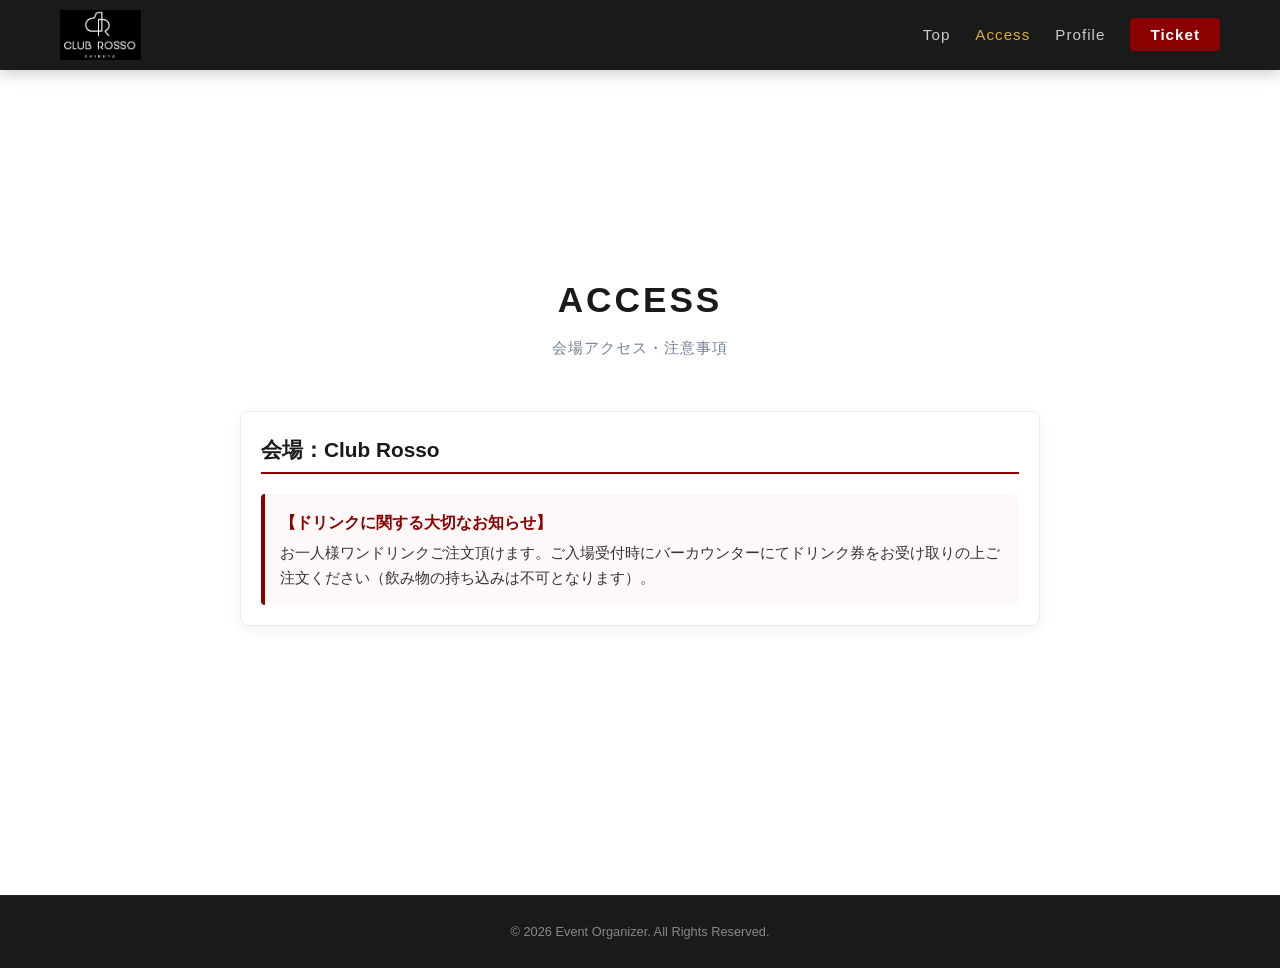
==== commit 1de97cd8: "Update access.html" ====
--- a/access.html
+++ b/access.html
@@ -6,10 +6,10 @@
     <title>Access - 吉沢孝太郎"祝還暦"イベント</title>
     <meta name="robots" content="noindex, nofollow">
     <link rel="stylesheet" href="style.css">
+    <meta http-equiv="Content-Type" content="text/html; charset=utf-8">
 </head>
 <body>
 
-    <!-- ナビゲーションメニュー -->
     <header>
         <nav class="nav-container">
             <div class="logo">
@@ -26,64 +26,18 @@
         </nav>
     </header>
 
-    <!-- メインコンテンツエリア -->
-    <main class="main-content">
+    <main class="main-content" style="padding-top: 130px; text-align: center;">
         <h2>ACCESS</h2>
-        <p class="subtitle">会場アクセス</p>
+        <p class="subtitle">会場アクセス・注意事項</p>
 
-        <div class="access-container">
-            <!-- 左側：会場情報 -->
-            <div class="access-info">
-                <h3>CLUB ROSSO</h3>
-                <p class="address" style="margin: 15px 0; line-height: 1.6;">
-                    〒150-0046<br>
-                    東京都渋谷区松濤1-29-1渋谷クロスロードビルB1F
+        <div style="max-width: 800px; margin: 0 auto; padding: 20px; text-align: left; background: #fff; border-radius: 8px; box-shadow: 0 4px 15px rgba(0,0,0,0.05); border: 1px solid #eaeaea;">
+            <h3 style="font-size: 1.3rem; color: #1a1a1a; margin-bottom: 15px; border-bottom: 2px solid #8b0000; padding-bottom: 5px;">会場：Club Rosso</h3>
+            
+            <div style="margin-top: 20px; padding: 15px; background: #fff8f8; border-left: 4px solid #8b0000; border-radius: 4px;">
+                <p style="font-weight: bold; color: #8b0000; margin-bottom: 5px;">【ドリンクに関する大切なお知らせ】</p>
+                <p style="font-size: 0.95rem; line-height: 1.6; color: #333;">
+                    お一人様ワンドリンクご注文頂けます。ご入場受付時にバーカウンターにてドリンク券をお受け取りの上ご注文ください（飲み物の持ち込みは不可となります）。
                 </p>
-                <p style="margin-bottom: 15px;">
-                    <a href="https://maps.google.com/?q=CLUB+ROSSO" target="_blank" style="color: #8b0000; font-weight: bold; text-decoration: underline;">Google Mapルート表示＞＞</a>
-                </p>
-                <p class="tel">TEL : 03-6455-1920</p>
-                
-                <hr>
-                
-                <ul class="train-list" style="margin-top: 15px;">
-                    <li>JR線「渋谷駅」ハチ公口 徒歩7分</li>
-                    <li>東京メトロ銀座線・京王井の頭線「渋谷駅」 徒歩7分</li>
-                    <li>東急東横線・田園都市線・東京メトロ半蔵門線・副都心線「渋谷駅」 徒歩5分</li>
-                    <li>京王井の頭線「神泉駅」 徒歩5分</li>
-                </ul>
-            </div>
-
-            <!-- 右側：Googleマップ埋め込みエリア -->
-            <div class="map-container">
-                <iframe src="https://www.google.com/maps/embed?pb=!1m18!1m12!1m3!1d6483.37309814982!2d139.69269427388502!3d35.660093631137954!2m3!1f0!2f0!3f0!3m2!1i1024!2i768!4f13.1!3m3!1m2!1s0x60188d4b72e26a4f%3A0xf6f6231bedd68df1!2sCLUB%20ROSSO!5e0!3m2!1sen!2sjp!4v1782381395700!5m2!1sen!2sjp" width="100%" height="100%" style="border:0;" allowfullscreen="" loading="lazy" referrerpolicy="strict-origin-when-cross-origin"></iframe>
-            </div>
-        </div>
-
-        <!-- ルート案内および注意書き -->
-        <div class="route-container" style="text-align: left; background: #f8f9fa; padding: 30px; border-radius: 8px; margin-top: 30px;">
-            <h3 style="font-size: 1.2rem; color: #1a1a1a; margin-bottom: 15px; border-left: 4px solid #8b0000; padding-left: 10px;">渋谷駅からのルート案内</h3>
-            <p style="font-size: 0.95rem; line-height: 1.8; color: #333; margin-bottom: 25px;">
-                JR渋谷駅ハチ公口を出て109の右側の道を進むと東急百貨店本店のある交差点に出ますので、左手に進んで頂くと一つ目の信号の交差点に1階がファミリーマートのビルがあります。ファミリーマート入り口のすぐ右脇に階段がありますので、そこを降りて頂くと当店入り口があります。
-            </p>
-            
-            <div class="notice-box" style="background: #fff; border-left: 4px solid #d4af37; padding: 20px; border-radius: 0 8px 8px 0; box-shadow: 0 2px 8px rgba(0,0,0,0.02);">
-                <h4 style="color: #8b0000; margin-bottom: 12px; font-size: 1rem;">ご来場にあたっての注意事項</h4>
-                <ul style="list-style: none; padding: 0; margin: 0;">
-                    <li style="font-size: 0.9rem; margin-bottom: 8px; position: relative; padding-left: 20px; color: #444;">
-                        <span style="position: absolute; left: 0; color: #8b0000;">・</span>ビルのエレベーターホールからは入れませんので、階段をご利用ください。
-                    </li>
-                    <li style="font-size: 0.9rem; margin-bottom: 8px; position: relative; padding-left: 20px; color: #444;">
-                        <span style="position: absolute; left: 0; color: #8b0000;">・</span>駐車場はございません。お車でお越しの方は近隣のコインパーキングをご利用ください。
-                    </li>
-                    <li style="font-size: 0.9rem; margin-bottom: 8px; position: relative; padding-left: 20px; color: #444;">
-                        <span style="position: absolute; left: 0; color: #8b0000;">・</span>店内にはコインロッカーがございませんので、駅のロッカー等をご利用ください。
-                    </li>
-                    <!-- 💡 ドリンクの注意書きを一番下に移動し、通常の文字スタイルに修正しました -->
-                    <li style="font-size: 0.9rem; position: relative; padding-left: 20px; color: #444; line-height: 1.6;">
-                        <span style="position: absolute; left: 0; color: #8b0000;">・</span>ドリンクにつきましては、ホール内にバーがございます。飲まれたい方はキャッシュオンにてご購入ください（お持ち込みは不可となります）。
-                    </li>
-                </ul>
             </div>
         </div>
     </main>
@@ -93,4 +47,4 @@
     </footer>
 
 </body>
-</html>+</html>
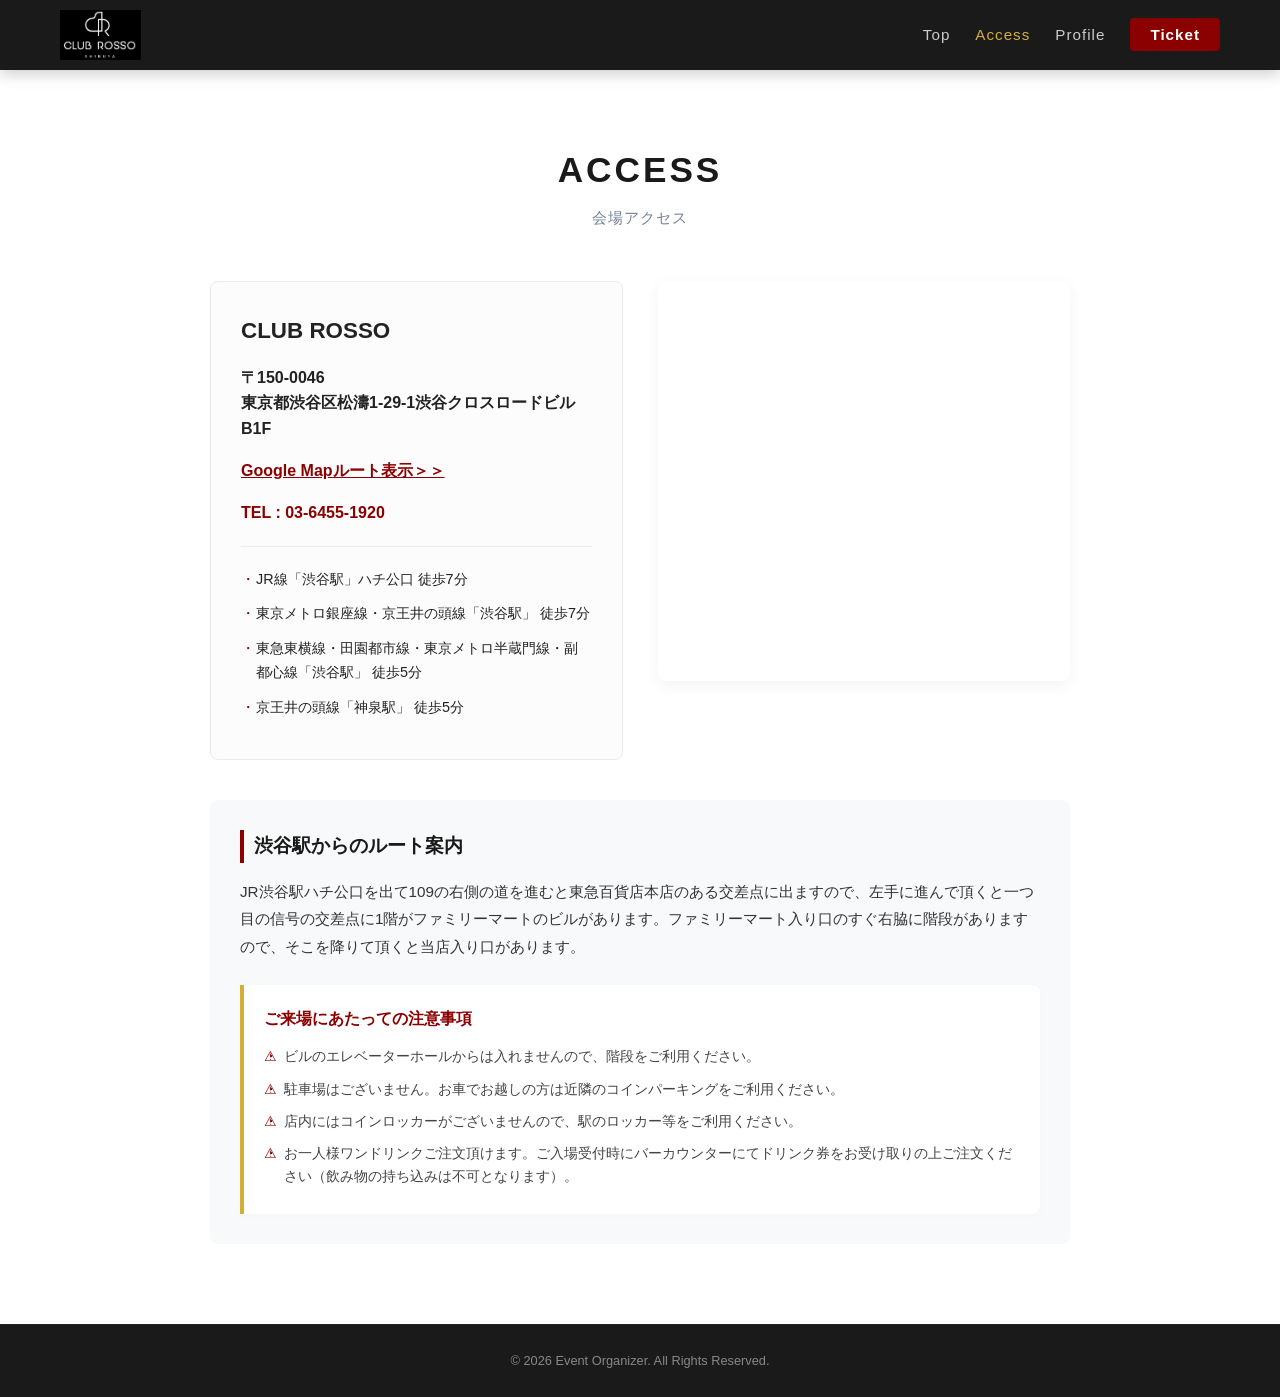
==== commit d419c70e: "Update access.html" ====
--- a/access.html
+++ b/access.html
@@ -6,10 +6,10 @@
     <title>Access - 吉沢孝太郎"祝還暦"イベント</title>
     <meta name="robots" content="noindex, nofollow">
     <link rel="stylesheet" href="style.css">
-    <meta http-equiv="Content-Type" content="text/html; charset=utf-8">
 </head>
 <body>
 
+    <!-- ナビゲーションメニュー -->
     <header>
         <nav class="nav-container">
             <div class="logo">
@@ -26,18 +26,64 @@
         </nav>
     </header>
 
-    <main class="main-content" style="padding-top: 130px; text-align: center;">
+    <!-- メインコンテンツエリア -->
+    <main class="main-content">
         <h2>ACCESS</h2>
-        <p class="subtitle">会場アクセス・注意事項</p>
+        <p class="subtitle">会場アクセス</p>
 
-        <div style="max-width: 800px; margin: 0 auto; padding: 20px; text-align: left; background: #fff; border-radius: 8px; box-shadow: 0 4px 15px rgba(0,0,0,0.05); border: 1px solid #eaeaea;">
-            <h3 style="font-size: 1.3rem; color: #1a1a1a; margin-bottom: 15px; border-bottom: 2px solid #8b0000; padding-bottom: 5px;">会場：Club Rosso</h3>
+        <div class="access-container">
+            <!-- 左側：会場情報 -->
+            <div class="access-info">
+                <h3>CLUB ROSSO</h3>
+                <p class="address" style="margin: 15px 0; line-height: 1.6;">
+                    〒150-0046<br>
+                    東京都渋谷区松濤1-29-1渋谷クロスロードビルB1F
+                </p>
+                <p style="margin-bottom: 15px;">
+                    <a href="https://maps.google.com/?q=CLUB+ROSSO" target="_blank" style="color: #8b0000; font-weight: bold; text-decoration: underline;">Google Mapルート表示＞＞</a>
+                </p>
+                <p class="tel">TEL : 03-6455-1920</p>
+                
+                <hr>
+                
+                <ul class="train-list" style="margin-top: 15px;">
+                    <li>JR線「渋谷駅」ハチ公口 徒歩7分</li>
+                    <li>東京メトロ銀座線・京王井の頭線「渋谷駅」 徒歩7分</li>
+                    <li>東急東横線・田園都市線・東京メトロ半蔵門線・副都心線「渋谷駅」 徒歩5分</li>
+                    <li>京王井の頭線「神泉駅」 徒歩5分</li>
+                </ul>
+            </div>
+
+            <!-- 右側：Googleマップ埋め込みエリア -->
+            <div class="map-container">
+                <iframe src="https://www.google.com/maps/embed?pb=!1m18!1m12!1m3!1d6483.37309814982!2d139.69269427388502!3d35.660093631137954!2m3!1f0!2f0!3f0!3m2!1i1024!2i768!4f13.1!3m3!1m2!1s0x60188d4b72e26a4f%3A0xf6f6231bedd68df1!2sCLUB%20ROSSO!5e0!3m2!1sen!2sjp!4v1782381395700!5m2!1sen!2sjp" width="100%" height="100%" style="border:0;" allowfullscreen="" loading="lazy" referrerpolicy="strict-origin-when-cross-origin"></iframe>
+            </div>
+        </div>
+
+        <!-- ルート案内および注意書き -->
+        <div class="route-container" style="text-align: left; background: #f8f9fa; padding: 30px; border-radius: 8px; margin-top: 30px;">
+            <h3 style="font-size: 1.2rem; color: #1a1a1a; margin-bottom: 15px; border-left: 4px solid #8b0000; padding-left: 10px;">渋谷駅からのルート案内</h3>
+            <p style="font-size: 0.95rem; line-height: 1.8; color: #333; margin-bottom: 25px;">
+                JR渋谷駅ハチ公口を出て109の右側の道を進むと東急百貨店本店のある交差点に出ますので、左手に進んで頂くと一つ目の信号の交差点に1階がファミリーマートのビルがあります。ファミリーマート入り口のすぐ右脇に階段がありますので、そこを降りて頂くと当店入り口があります。
+            </p>
             
-            <div style="margin-top: 20px; padding: 15px; background: #fff8f8; border-left: 4px solid #8b0000; border-radius: 4px;">
-                <p style="font-weight: bold; color: #8b0000; margin-bottom: 5px;">【ドリンクに関する大切なお知らせ】</p>
-                <p style="font-size: 0.95rem; line-height: 1.6; color: #333;">
-                    お一人様ワンドリンクご注文頂けます。ご入場受付時にバーカウンターにてドリンク券をお受け取りの上ご注文ください（飲み物の持ち込みは不可となります）。
-                </p>
+            <div class="notice-box" style="background: #fff; border-left: 4px solid #d4af37; padding: 20px; border-radius: 0 8px 8px 0; box-shadow: 0 2px 8px rgba(0,0,0,0.02);">
+                <h4 style="color: #8b0000; margin-bottom: 12px; font-size: 1rem;">ご来場にあたっての注意事項</h4>
+                <ul style="list-style: none; padding: 0; margin: 0;">
+                    <li style="font-size: 0.9rem; margin-bottom: 8px; position: relative; padding-left: 20px; color: #444;">
+                        <span style="position: absolute; left: 0; color: #8b0000;">・</span>ビルのエレベーターホールからは入れませんので、階段をご利用ください。
+                    </li>
+                    <li style="font-size: 0.9rem; margin-bottom: 8px; position: relative; padding-left: 20px; color: #444;">
+                        <span style="position: absolute; left: 0; color: #8b0000;">・</span>駐車場はございません。お車でお越しの方は近隣のコインパーキングをご利用ください。
+                    </li>
+                    <li style="font-size: 0.9rem; margin-bottom: 8px; position: relative; padding-left: 20px; color: #444;">
+                        <span style="position: absolute; left: 0; color: #8b0000;">・</span>店内にはコインロッカーがございませんので、駅のロッカー等をご利用ください。
+                    </li>
+                    <!-- 💡 ドリンクに関する注意書きを指定の文言に修正 -->
+                    <li style="font-size: 0.9rem; position: relative; padding-left: 20px; color: #444; line-height: 1.6;">
+                        <span style="position: absolute; left: 0; color: #8b0000;">・</span>お一人様ワンドリンクご注文頂けます。ご入場受付時にバーカウンターにてドリンク券をお受け取りの上ご注文ください（飲み物の持ち込みは不可となります）。
+                    </li>
+                </ul>
             </div>
         </div>
     </main>
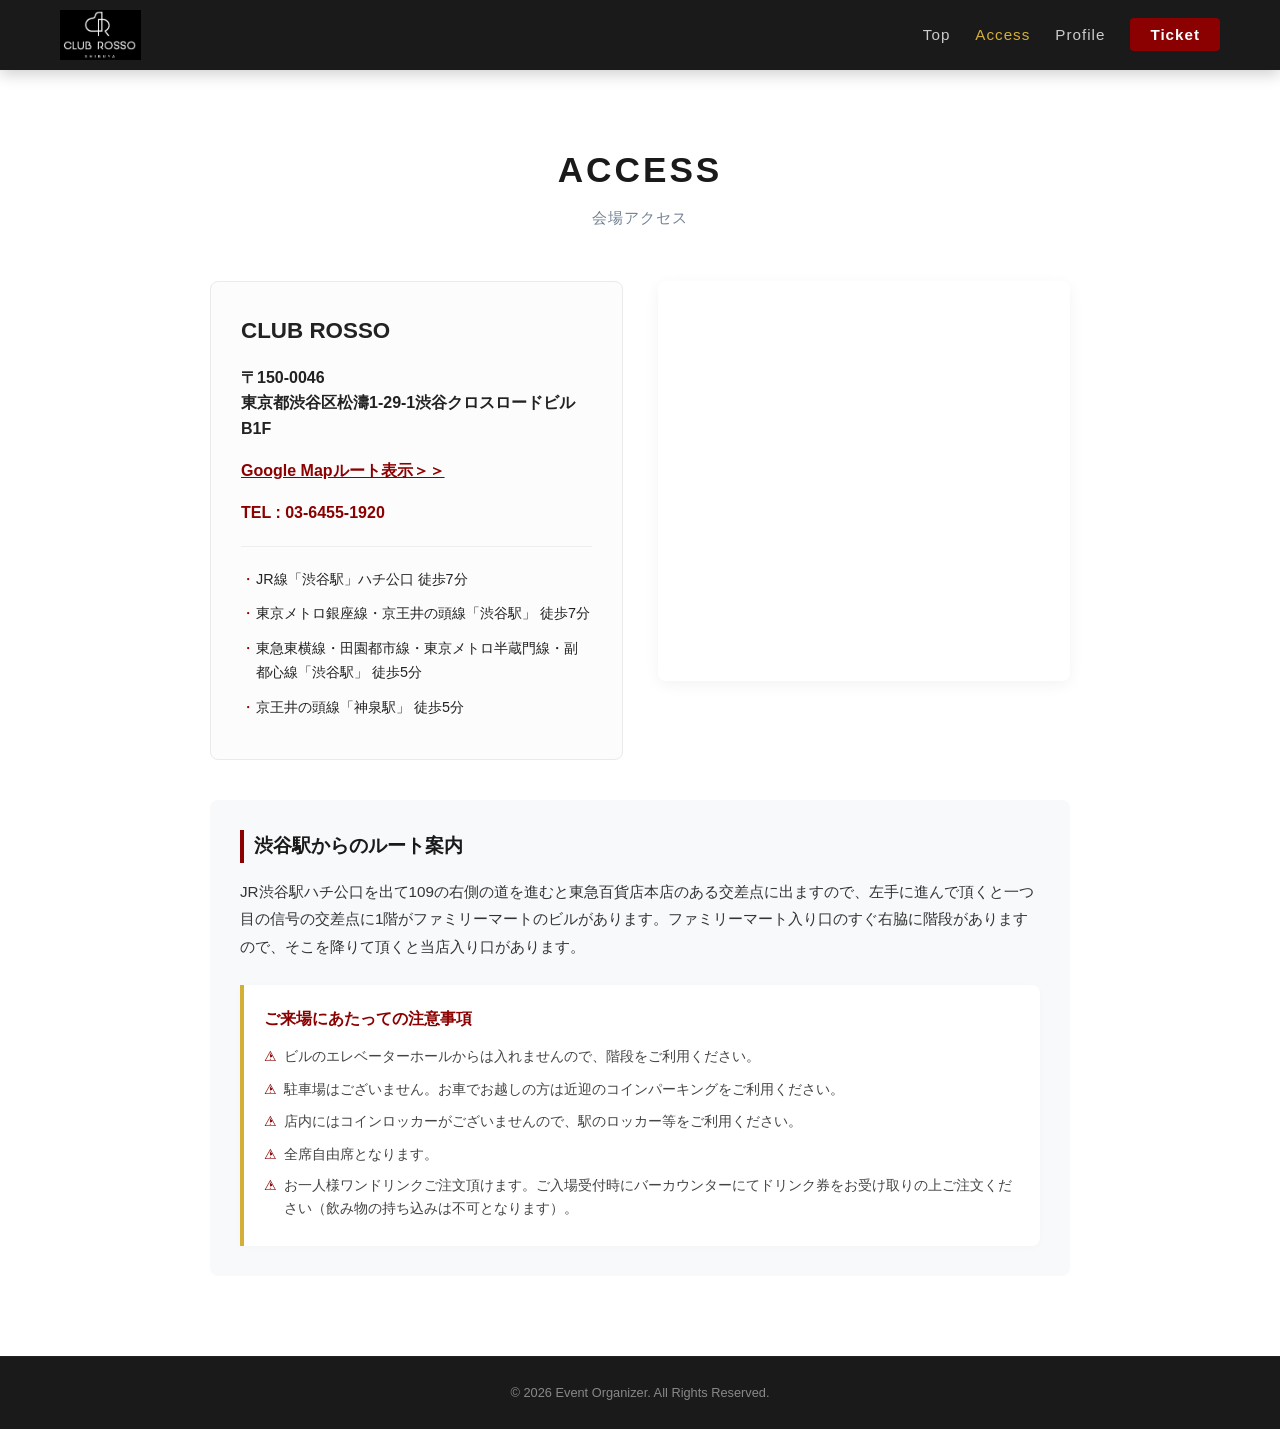
==== commit ec9acc69: "Revise access.html for event access information Updated access.html with new content and structure." ====
--- a/access.html
+++ b/access.html
@@ -9,7 +9,6 @@
 </head>
 <body>
 
-    <!-- ナビゲーションメニュー -->
     <header>
         <nav class="nav-container">
             <div class="logo">
@@ -26,13 +25,11 @@
         </nav>
     </header>
 
-    <!-- メインコンテンツエリア -->
     <main class="main-content">
         <h2>ACCESS</h2>
         <p class="subtitle">会場アクセス</p>
 
         <div class="access-container">
-            <!-- 左側：会場情報 -->
             <div class="access-info">
                 <h3>CLUB ROSSO</h3>
                 <p class="address" style="margin: 15px 0; line-height: 1.6;">
@@ -54,13 +51,11 @@
                 </ul>
             </div>
 
-            <!-- 右側：Googleマップ埋め込みエリア -->
             <div class="map-container">
                 <iframe src="https://www.google.com/maps/embed?pb=!1m18!1m12!1m3!1d6483.37309814982!2d139.69269427388502!3d35.660093631137954!2m3!1f0!2f0!3f0!3m2!1i1024!2i768!4f13.1!3m3!1m2!1s0x60188d4b72e26a4f%3A0xf6f6231bedd68df1!2sCLUB%20ROSSO!5e0!3m2!1sen!2sjp!4v1782381395700!5m2!1sen!2sjp" width="100%" height="100%" style="border:0;" allowfullscreen="" loading="lazy" referrerpolicy="strict-origin-when-cross-origin"></iframe>
             </div>
         </div>
 
-        <!-- ルート案内および注意書き -->
         <div class="route-container" style="text-align: left; background: #f8f9fa; padding: 30px; border-radius: 8px; margin-top: 30px;">
             <h3 style="font-size: 1.2rem; color: #1a1a1a; margin-bottom: 15px; border-left: 4px solid #8b0000; padding-left: 10px;">渋谷駅からのルート案内</h3>
             <p style="font-size: 0.95rem; line-height: 1.8; color: #333; margin-bottom: 25px;">
@@ -74,12 +69,14 @@
                         <span style="position: absolute; left: 0; color: #8b0000;">・</span>ビルのエレベーターホールからは入れませんので、階段をご利用ください。
                     </li>
                     <li style="font-size: 0.9rem; margin-bottom: 8px; position: relative; padding-left: 20px; color: #444;">
-                        <span style="position: absolute; left: 0; color: #8b0000;">・</span>駐車場はございません。お車でお越しの方は近隣のコインパーキングをご利用ください。
+                        <span style="position: absolute; left: 0; color: #8b0000;">・</span>駐車場はございません。お車でお越しの方は近迎のコインパーキングをご利用ください。
                     </li>
                     <li style="font-size: 0.9rem; margin-bottom: 8px; position: relative; padding-left: 20px; color: #444;">
                         <span style="position: absolute; left: 0; color: #8b0000;">・</span>店内にはコインロッカーがございませんので、駅のロッカー等をご利用ください。
                     </li>
-                    <!-- 💡 ドリンクに関する注意書きを指定の文言に修正 -->
+                    <li style="font-size: 0.9rem; margin-bottom: 8px; position: relative; padding-left: 20px; color: #444;">
+                        <span style="position: absolute; left: 0; color: #8b0000;">・</span>全席自由席となります。
+                    </li>
                     <li style="font-size: 0.9rem; position: relative; padding-left: 20px; color: #444; line-height: 1.6;">
                         <span style="position: absolute; left: 0; color: #8b0000;">・</span>お一人様ワンドリンクご注文頂けます。ご入場受付時にバーカウンターにてドリンク券をお受け取りの上ご注文ください（飲み物の持ち込みは不可となります）。
                     </li>
